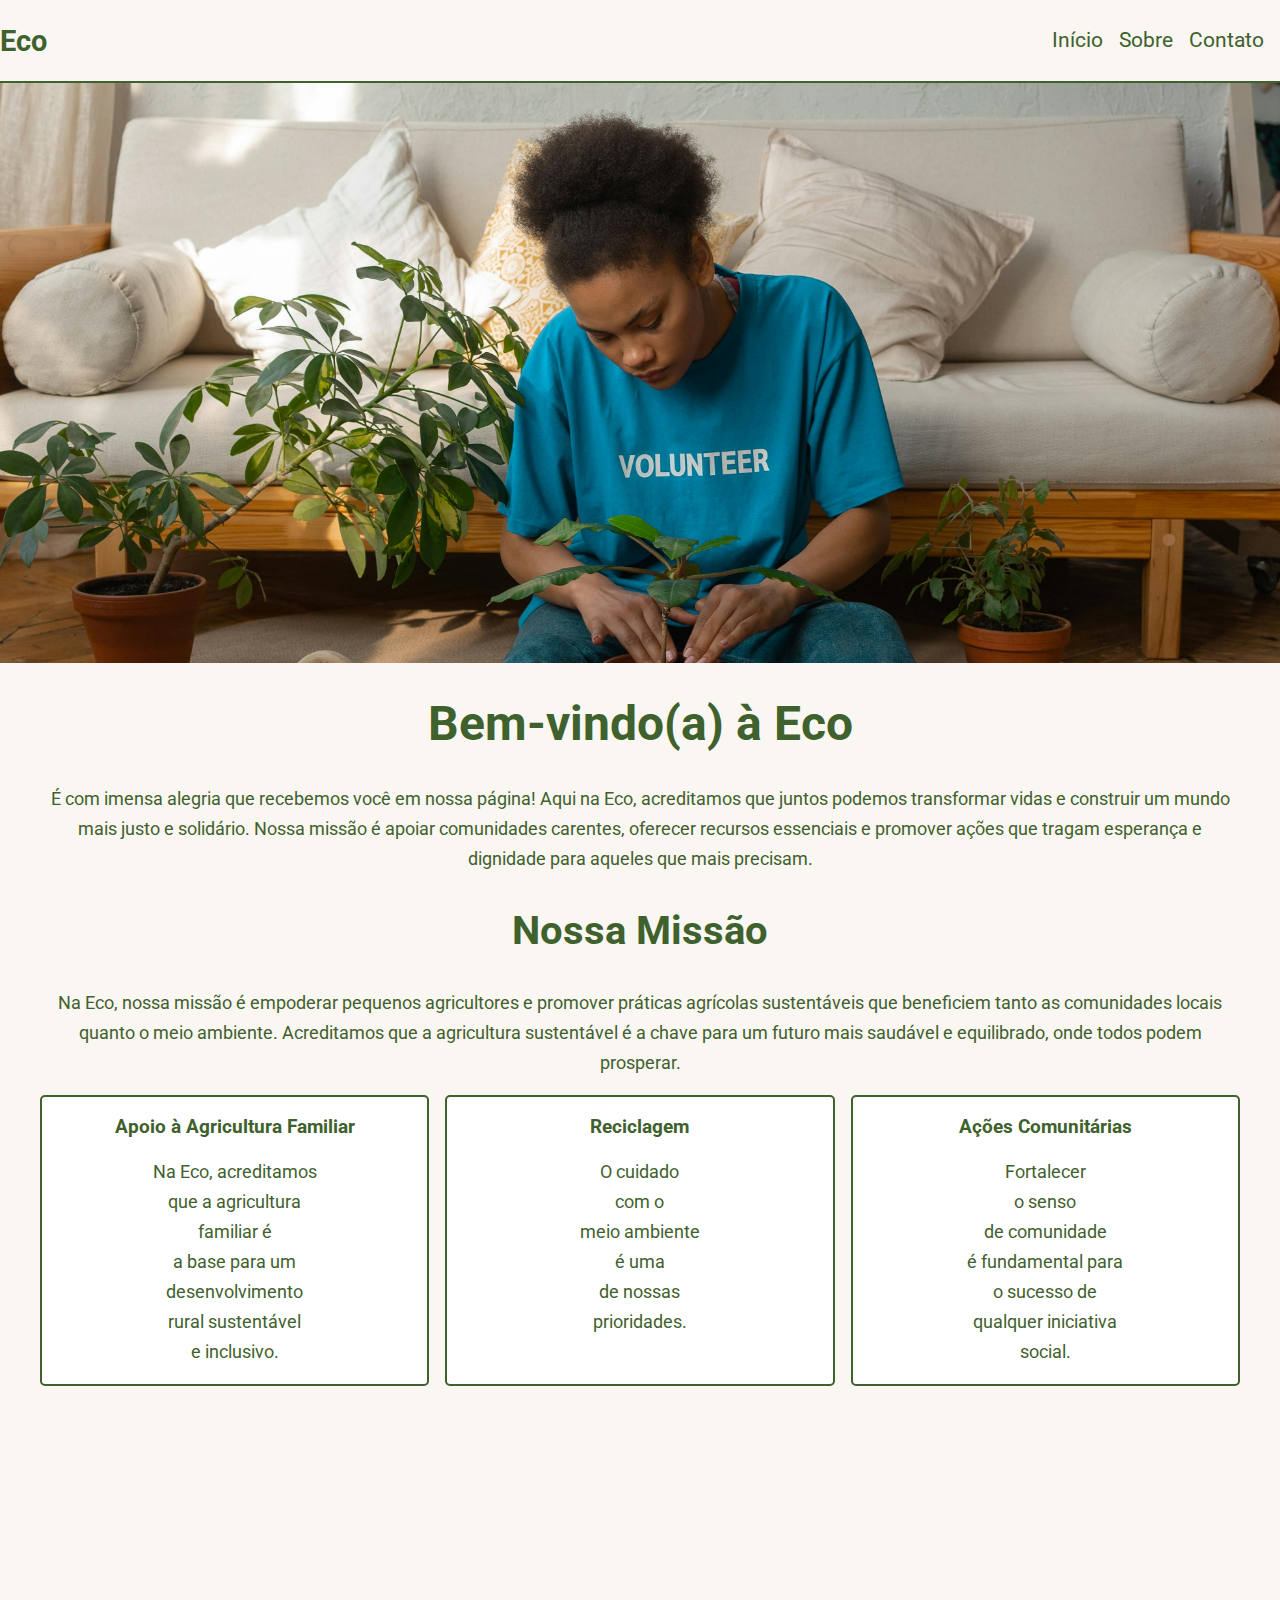
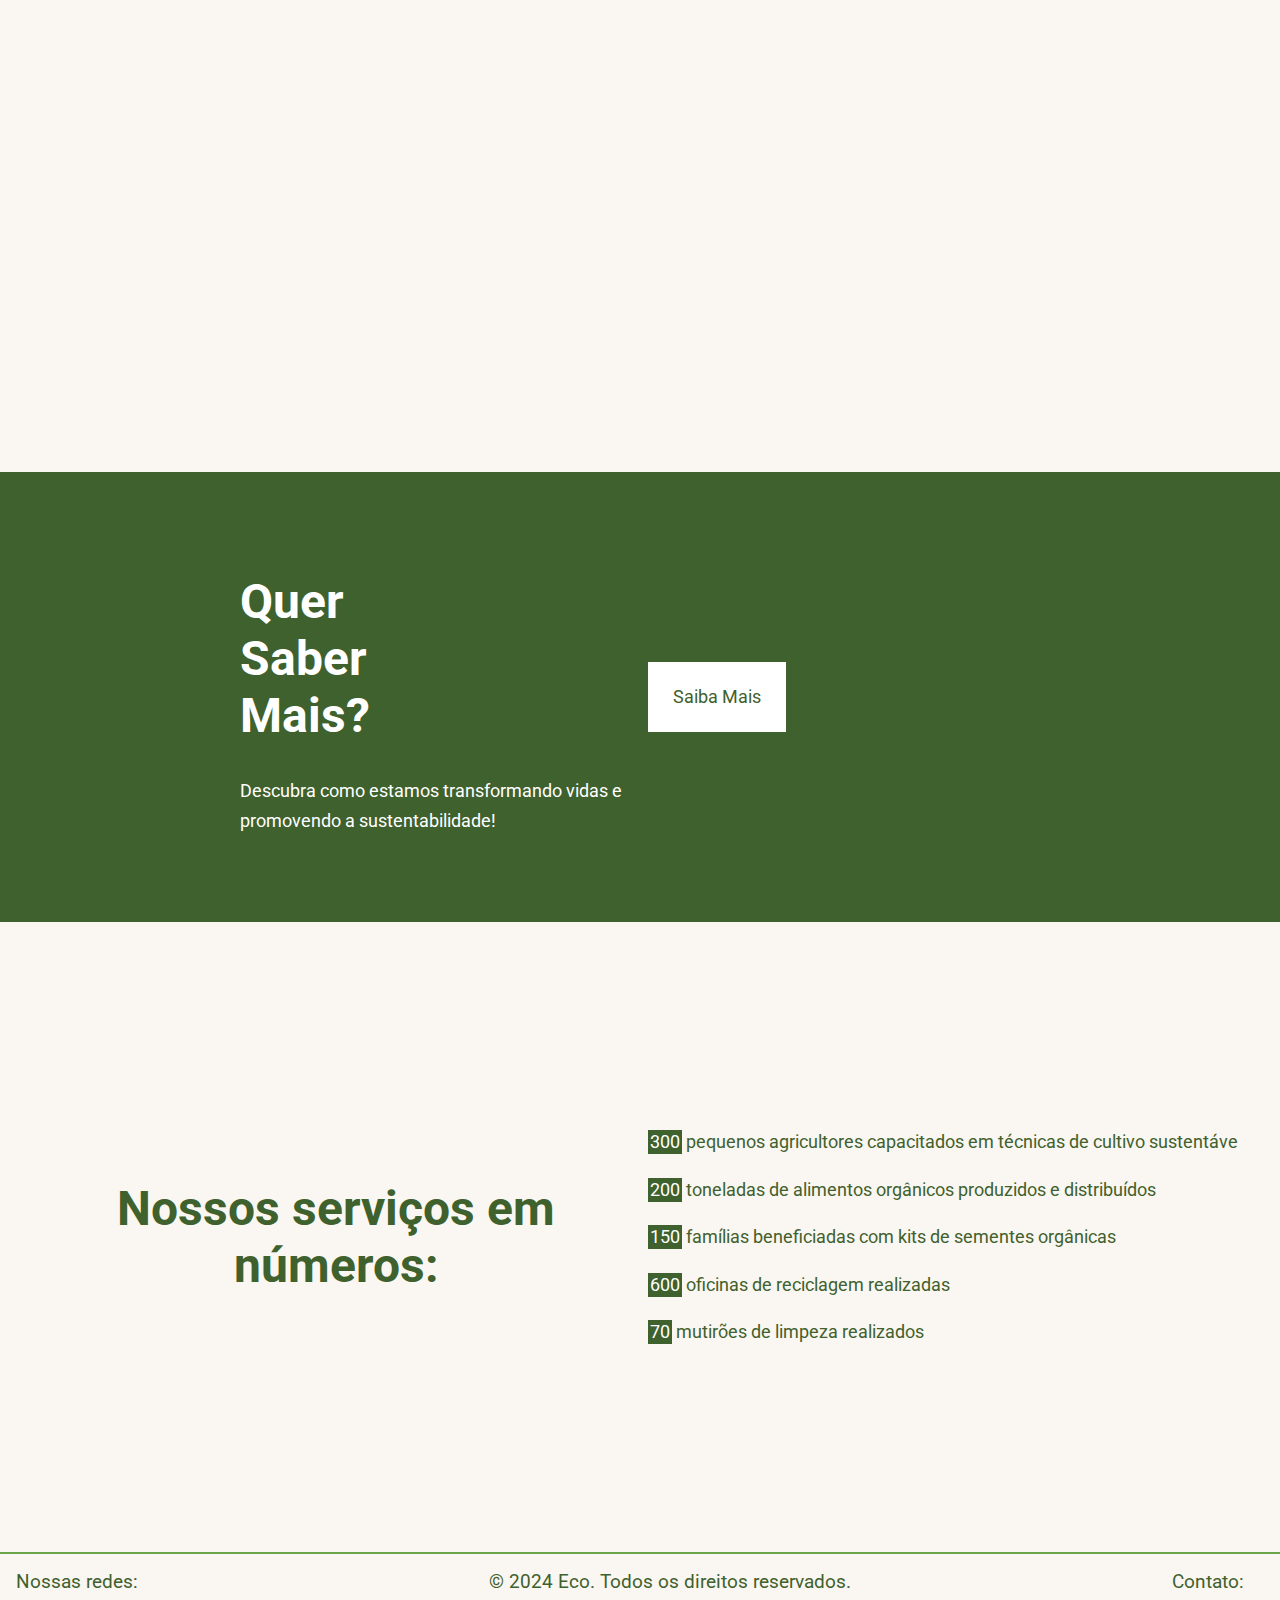
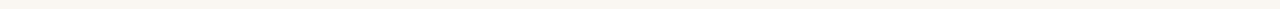
==== index.html @ bb82ea46 "Add files via upload" ====
<!DOCTYPE html>
<html lang="pt-br">
<head>
    <meta charset="UTF-8">
    <meta name="viewport" content="width=device-width, initial-scale=1.0">
    <title>Início - Eco</title>

    <link rel="stylesheet" href="style.css">
    <link rel="stylesheet" href="responsive-index.css">

    <link rel="stylesheet" href="https://cdnjs.cloudflare.com/ajax/libs/font-awesome/6.5.2/css/all.min.css" integrity="sha512-SnH5WK+bZxgPHs44uWIX+LLJAJ9/2PkPKZ5QiAj6Ta86w+fsb2TkcmfRyVX3pBnMFcV7oQPJkl9QevSCWr3W6A==" crossorigin="anonymous" referrerpolicy="no-referrer" />
</head>
<body>
    
    <header>
        <h1><a href="index.html">Eco</a></h1>

        <nav>
            <div id="openMenu"><i class="fa-solid fa-bars"></i></div>
            <ul id="mainMenu">
                <li><a href="index.html">Início</a></li>
                <li><a href="about.html">Sobre</a></li>
                <li><a href="contato.html">Contato</a></li>
                <div id="closeMenu"><i class="fa-solid fa-xmark"></i></div>
            </ul>
        </nav>
    </header>

    <div class="slider">
        <div class="slides">
            <img src="./images/img1.jpg" alt="">
            <img src="./images/img2.jpg" alt="">
            <img src="./images/img3.jpg" alt="">
            <img src="./images/img4.jpg" alt="">
        </div>
    </div>

    <main>

      <div class="section1">
        <h1>Bem-vindo(a) à Eco</h1>

        <p>É com imensa alegria que recebemos você em nossa página! Aqui na Eco, acreditamos que juntos podemos transformar vidas e construir um mundo mais justo e solidário. Nossa missão é apoiar comunidades carentes, oferecer recursos essenciais e promover ações que tragam esperança e dignidade para aqueles que mais precisam.
       </p>
      </div>
      <div class="section2">
        <h2>Nossa Missão</h2>

        <p>Na Eco, nossa missão é empoderar pequenos agricultores e promover práticas agrícolas sustentáveis que beneficiem tanto as comunidades locais quanto o meio ambiente. Acreditamos que a agricultura sustentável é a chave para um futuro mais saudável e equilibrado, onde todos podem prosperar.</p>

        <div class="grid">

            <div>
                <h3>Apoio à Agricultura Familiar</h3>

                <p>Na Eco, acreditamos<br> que a agricultura<br> familiar é<br> a base para um<br> desenvolvimento <br>rural sustentável <br> e inclusivo.</p>
            </div>

            <div>
                <h3>Reciclagem</h3>

                <p>O cuidado<br> com o <br> meio ambiente <br> é uma <br> de nossas <br> prioridades.</p>
            </div>

            <div>
                <h3>Ações Comunitárias</h3>

                <p>Fortalecer <br> o senso <br> de comunidade <br> é fundamental para <br> o sucesso de <br> qualquer iniciativa <br> social.</p>
            </div>
        </div>
      </div>
    </main>
    
    <div class="parallax"></div>

    <div class="background-about">
        <div class="about">

            <div>
            <h1>Quer <br> Saber <br> Mais?</h1>

            <p>Descubra como estamos transformando vidas e promovendo a sustentabilidade!</p>
            </div>

            <div>
                <a href="about.html">Saiba Mais</a>
            </div>
        </div>
    </div>

    <main>
        <div class="grid-final">

            <h1>Nossos serviços em números: </h1>

            <div>
                <p><span>300</span> pequenos agricultores capacitados em técnicas de cultivo sustentáve</p>

                <p><span>200</span> toneladas de alimentos orgânicos produzidos e distribuídos</p>

                <p><span>150</span> famílias beneficiadas com kits de sementes orgânicas</p>

                <p><span>600</span> oficinas de reciclagem realizadas</p>

                <p><span>70</span> mutirões de limpeza realizados</p>
            </div>
        </div>
    </main>

    <footer>
        <div>Nossas redes: <a href="#"><i class="fa-brands fa-facebook"></i></a> <a href="#"><i class="fa-brands fa-instagram"></i></a> <a href="#"><i class="fa-brands fa-twitter"></i></a></div>

        <div>&#169; 2024 Eco. Todos os direitos reservados.</div>

        <div>Contato: <a href="#"><i class="fa-brands fa-whatsapp"></i></a> <a href="#"></a></div>
    </footer>

    <script src="script.js"></script>
</body>
</html>
---- style.css ----
@import url('https://fonts.googleapis.com/css2?family=Roboto:ital,wght@0,100;0,300;0,400;0,500;0,700;0,900;1,100;1,300;1,400;1,500;1,700;1,900&display=swap');

body {
    margin: 0;
    background-color:#faf6f1;
    font-family: "Roboto", sans-serif;
    color: #3F612D;
}

header {
    display: flex;
    justify-content: space-between;
    align-items: center;
    border-bottom: 2px solid #3F612D;
}

header h1 a {
    font-size: 1.8rem;
    text-decoration: none;
    color: #3F612D;
}

nav {
    display: flex;
    justify-content: space-between;
    align-items: center;
}

nav #mainMenu {
    display: flex;
    list-style-type: none;
}

nav #mainMenu li a {
    text-decoration: none;
    color: #3F612D;
    margin-right: 1rem;
    font-size: 1.3rem;
}

nav #openMenu {
    display: none;
    font-size: 2rem;
    cursor: pointer;
    margin: 1rem;
}

nav #mainMenu #closeMenu {
    cursor: pointer;
    font-size: 2rem;
    display: none;
}

nav a:hover {
    position: relative;
}

nav a::before {
    content: "";
    height: 2px;
    visibility: hidden;
    width: 100%;
    background-color: #3F612D;
    bottom: 0;
    left: 0;
    transform: scaleX(0);
    transform-origin: left;
    transition: all .2s;
}

nav a:hover::before {
    position: absolute;
    visibility: visible;
    transform: scaleX(1);
}

.slider {
    width: 100%;
    height: 580px;

    position: relative;
    overflow: hidden;
}

.slider img {
    width: 100%;
    height: 100%;
    display: none;
    animation: slide-animation 0.7s ease-in-out;
}

img.displaySlide {
    display: block;
}

@keyframes slide-animation {
    0% {
        opacity: 0;
    }

    100% {
        opacity: 1;
    }
}

main {
    max-width: 1200px;
    margin: auto;
}

main h1 {
    text-align: center;
}

main h2 {
    text-align: center;
}

main p {
    line-height: 30px;
    font-size: 1.1rem;
}

main .section1 h1 {
    text-align: center;
    font-size: 3rem;
}

main .section1 h2 {
    text-align: center;
}

main .section1 p {
    font-size: 1.1rem;
    line-height: 30px;
    text-align: center;
}

main .section2 h2 {
    text-align: center;
    font-size: 2.5rem;
}

main .section2 p {
    text-align: center;
    font-size: 1.1rem;
    line-height: 30px;
}

main .section2 .grid {
    display: grid;
    grid-template-columns: 1fr 1fr 1fr;
    gap: 1rem;
    justify-content: center;
    text-align: center;
}

main .section2 .grid div {
    border: 2px solid #3F612D;
    border-radius: 5px;
    background-color: #fff;
}

.parallax {
    position: relative;
    margin-top: 3.5rem;
    margin-bottom: 0;

    width: 100%;
    height: 70vh;
}


.parallax::before {
    content: "";
    position: absolute;
    height: 100%;
    width: 100%;
    background: url('./images/parallax.jpg');
    background-position: center center;
    background-size: cover;
    background-attachment: fixed;
}

.background-about {

    width: 100%;
    height: 100%;

    background-color: #3F612D;
}

.about {
   display: grid;
   grid-template-columns: 1fr 1fr;
   gap: 1rem;
   justify-content: center;
   align-items: center;

    max-width: 800px;
    height: 50vh;
    margin: auto;
    color: #fff;
}

.about h1 {
    font-size: 3rem;
}

.about p {
    line-height: 30px;
    font-size: 1.1rem;
}

.about a {
    text-decoration: none;
    color: #3F612D;
    background-color: #fff;
    padding: 1.5rem;
    font-size: 1.1rem;
    border: 1px solid #fff;
    transition: all .2s;
}

.about a:hover {
    background-color: #3F612D;
    color: #fff;
}

main .grid-final {
    display: grid;
    grid-template-columns: 1fr 1fr;
    gap: 1rem;
    justify-content: center;
    align-items: center;
    height: 70vh;
}

main .grid-final h1 {
    font-size: 3rem;
}

main .grid-final span {
    background-color: #3F612D;
    color: #fff;
    padding: 2px;
}

footer {
    display: flex;
    justify-content: space-between;

    font-size: 1.2rem;
    border-top: 2px solid #6aa54a;
    padding: 1rem;
}

footer a {
    color: #3F612D;
    margin-right: 10px;
    transition: all .2s;
}

footer a:hover {
    color: #3F612D;
}
---- responsive-index.css ----
@media(max-width: 580px) {
    nav #mainMenu {
        height: 100vh;
        position: fixed;
        display: none;
        justify-content: center;
        align-items: center;
        flex-direction: column;
        background-color: #faf6f1;
        transition: all .8s ease-in-out 0s;
        z-index: 1;
        bottom: 0;
        left: 0;
        right: 0;
        top: 0;
    }

    nav #openMenu, #closeMenu {
        color: #3F612D;
    }

    nav #openMenu {
        display: block;
    }

    nav #mainMenu #closeMenu {
        display: block;
        top: 20px;
        right: 20px;
        position: absolute;
    }

    nav #mainMenu li {
        margin-bottom: 4rem;
    }

    nav #mainMenu li a {
        font-size: 4.2rem;
    }

    .slider {
        height: 400px;
    }
    
    main {
        max-width: 400px;
    }
    
    main p {
        font-size: 1rem;
    }
    
    main .section1 h1 {
        font-size: 2.5rem;
    }
    
    main .section1 p {
        font-size: 1rem;
    }
    
    main .section2 h2 {
        font-size: 2.2rem;
    }
    
    main .section2 p {
        font-size: 1rem;
    }
    
    main .section2 .grid {
        display: flex;
        flex-direction: column;
    } 
    
    .about {
        max-width: 400px;
    }
    
    .about h1 {
        font-size: 2.5rem;
    }
    
    .about p {
        font-size: 1rem;
    }

    main .grid-final {
        display: flex;
        flex-direction: column;
        text-align: center;
        height: 100vh;
    }
    
    main .grid-final h1 {
        font-size: 2.5rem;
    }
    
    footer {
        font-size: 1rem;
    }

    .grid {
        display: flex;
        flex-direction: column;
        max-width: 400px;
    }
}
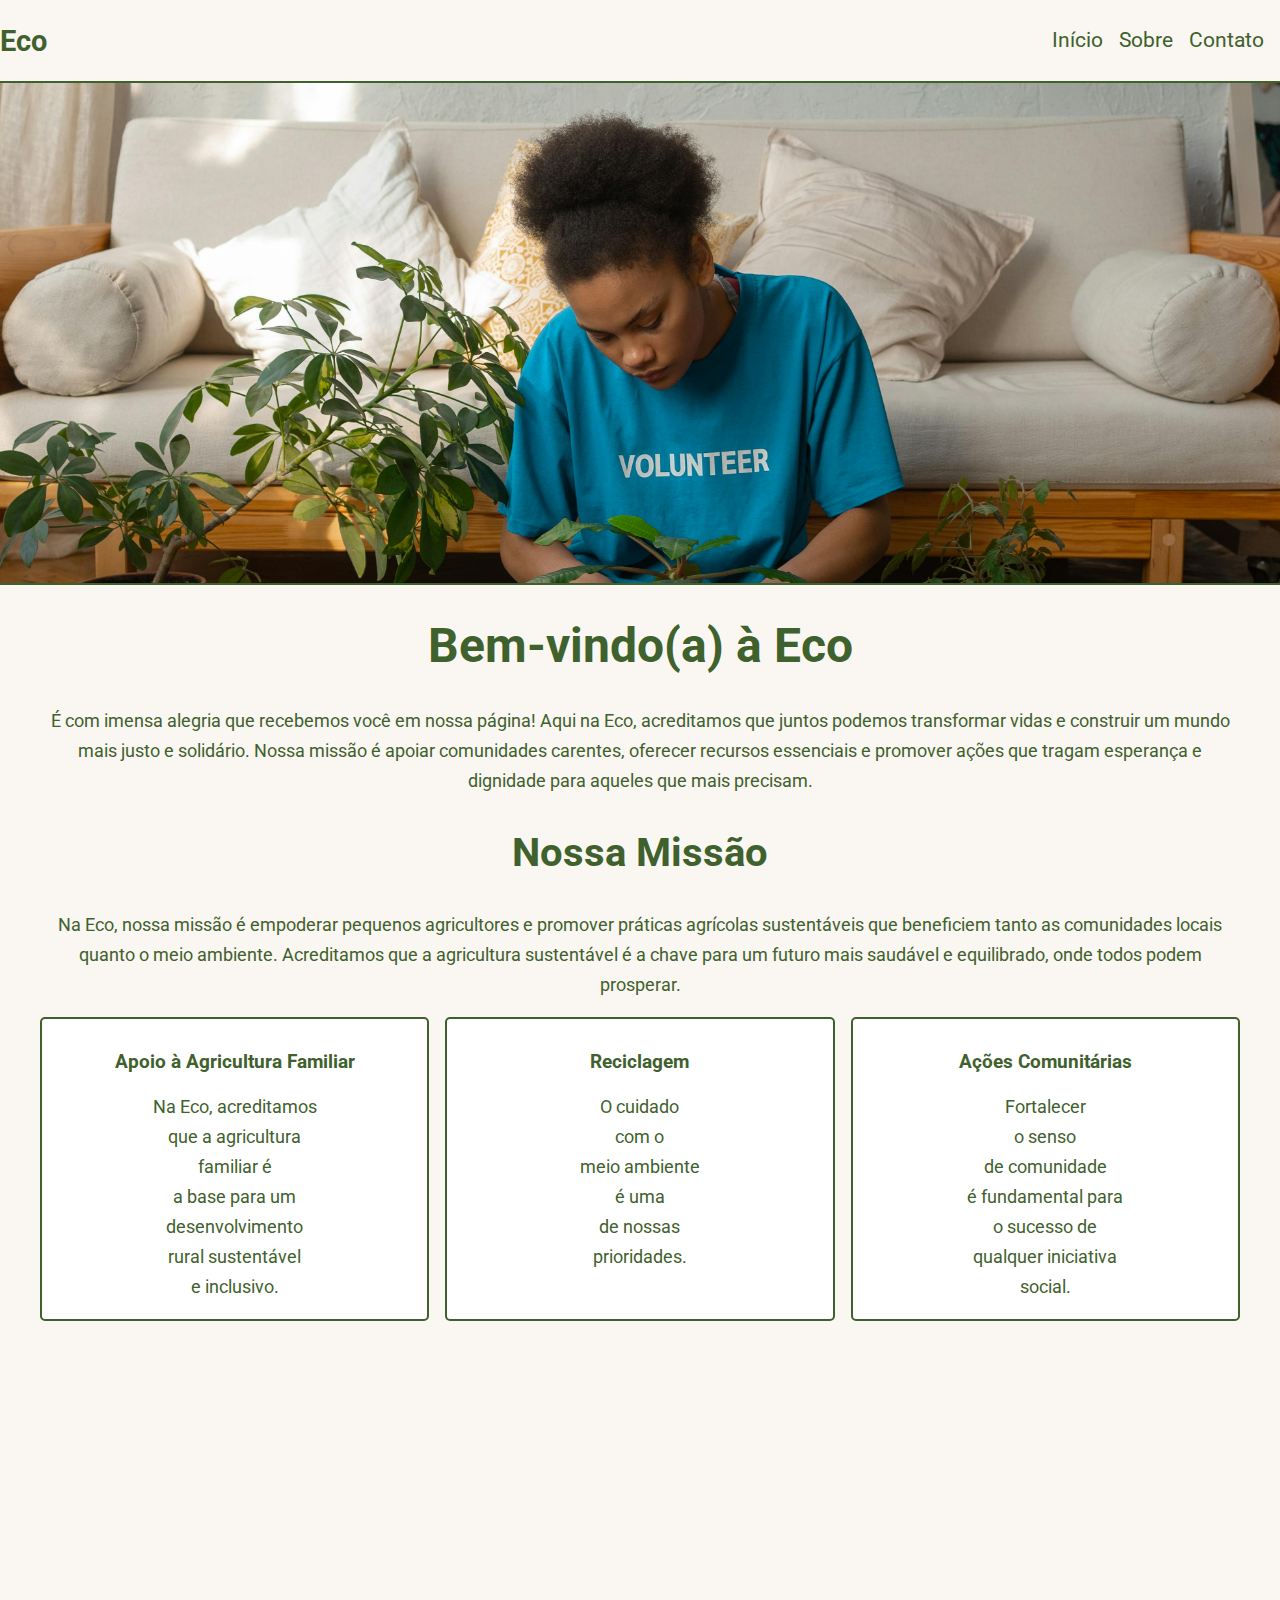
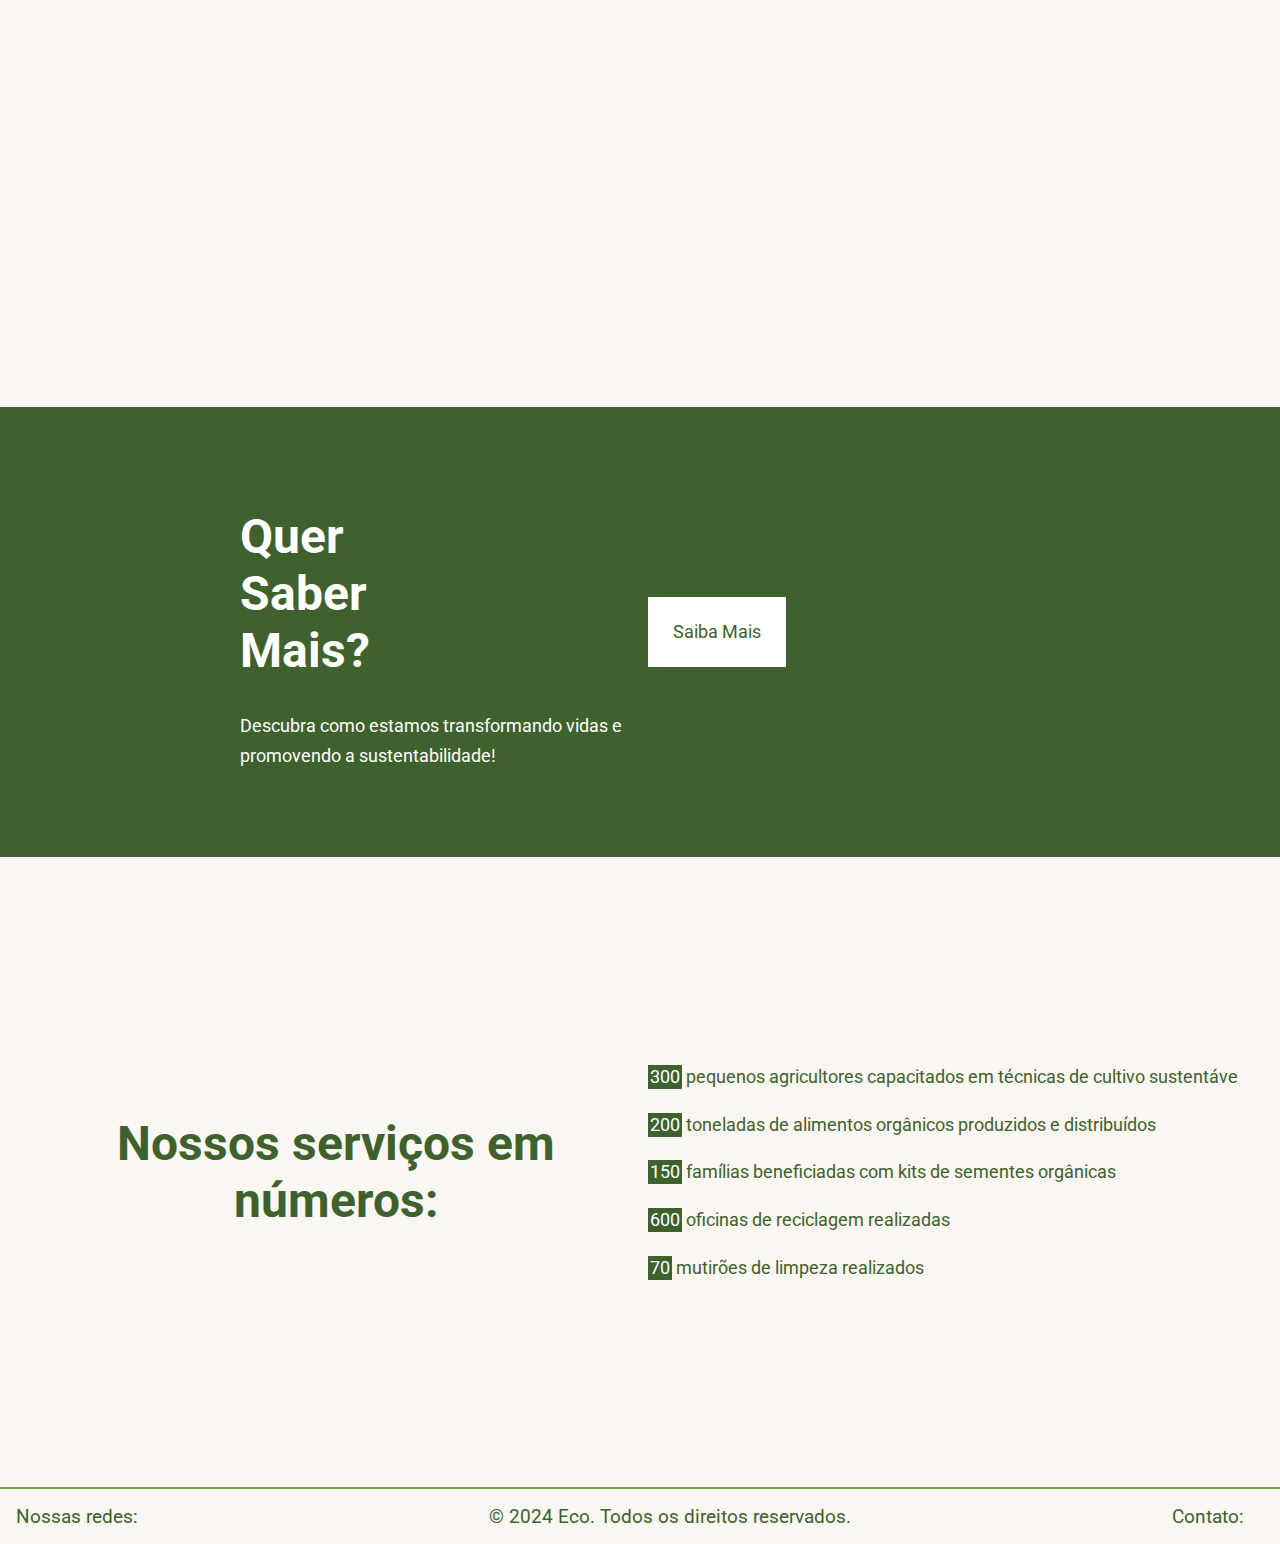
==== commit d276ff17: "Versão final do site Eco." ====
--- a/index.html
+++ b/index.html
@@ -31,7 +31,6 @@
             <img src="./images/img1.jpg" alt="">
             <img src="./images/img2.jpg" alt="">
             <img src="./images/img3.jpg" alt="">
-            <img src="./images/img4.jpg" alt="">
         </div>
     </div>
 
@@ -51,18 +50,24 @@
         <div class="grid">
 
             <div>
+                <p class="icon"><i class="fa-solid fa-wheat-awn"></i></p>
+
                 <h3>Apoio à Agricultura Familiar</h3>
 
                 <p>Na Eco, acreditamos<br> que a agricultura<br> familiar é<br> a base para um<br> desenvolvimento <br>rural sustentável <br> e inclusivo.</p>
             </div>
 
             <div>
+                <p class="icon"><i class="fa-solid fa-recycle"></i></p>
+
                 <h3>Reciclagem</h3>
 
                 <p>O cuidado<br> com o <br> meio ambiente <br> é uma <br> de nossas <br> prioridades.</p>
             </div>
 
             <div>
+                <p class="icon"><i class="fa-solid fa-people-group"></i></p>
+
                 <h3>Ações Comunitárias</h3>
 
                 <p>Fortalecer <br> o senso <br> de comunidade <br> é fundamental para <br> o sucesso de <br> qualquer iniciativa <br> social.</p>
--- a/style.css
+++ b/style.css
@@ -76,7 +76,10 @@
 
 .slider {
     width: 100%;
-    height: 580px;
+    height: 500px;
+    padding: 0;
+    margin: 0;
+    border-bottom: 2px solid #3F612D;
 
     position: relative;
     overflow: hidden;
@@ -145,6 +148,10 @@
     text-align: center;
     font-size: 1.1rem;
     line-height: 30px;
+}
+
+main .section2 .icon {
+    font-size: 2rem;
 }
 
 main .section2 .grid {
--- a/responsive-index.css
+++ b/responsive-index.css
@@ -39,11 +39,11 @@
     }
 
     .slider {
-        height: 400px;
+        height: 300px;
     }
     
     main {
-        max-width: 400px;
+        max-width: 340px;
     }
     
     main p {
@@ -72,7 +72,7 @@
     } 
     
     .about {
-        max-width: 400px;
+        max-width: 340px;
     }
     
     .about h1 {
@@ -101,6 +101,7 @@
     .grid {
         display: flex;
         flex-direction: column;
-        max-width: 400px;
+        max-width: 340px;
+        padding-bottom: 10px;
     }
 }